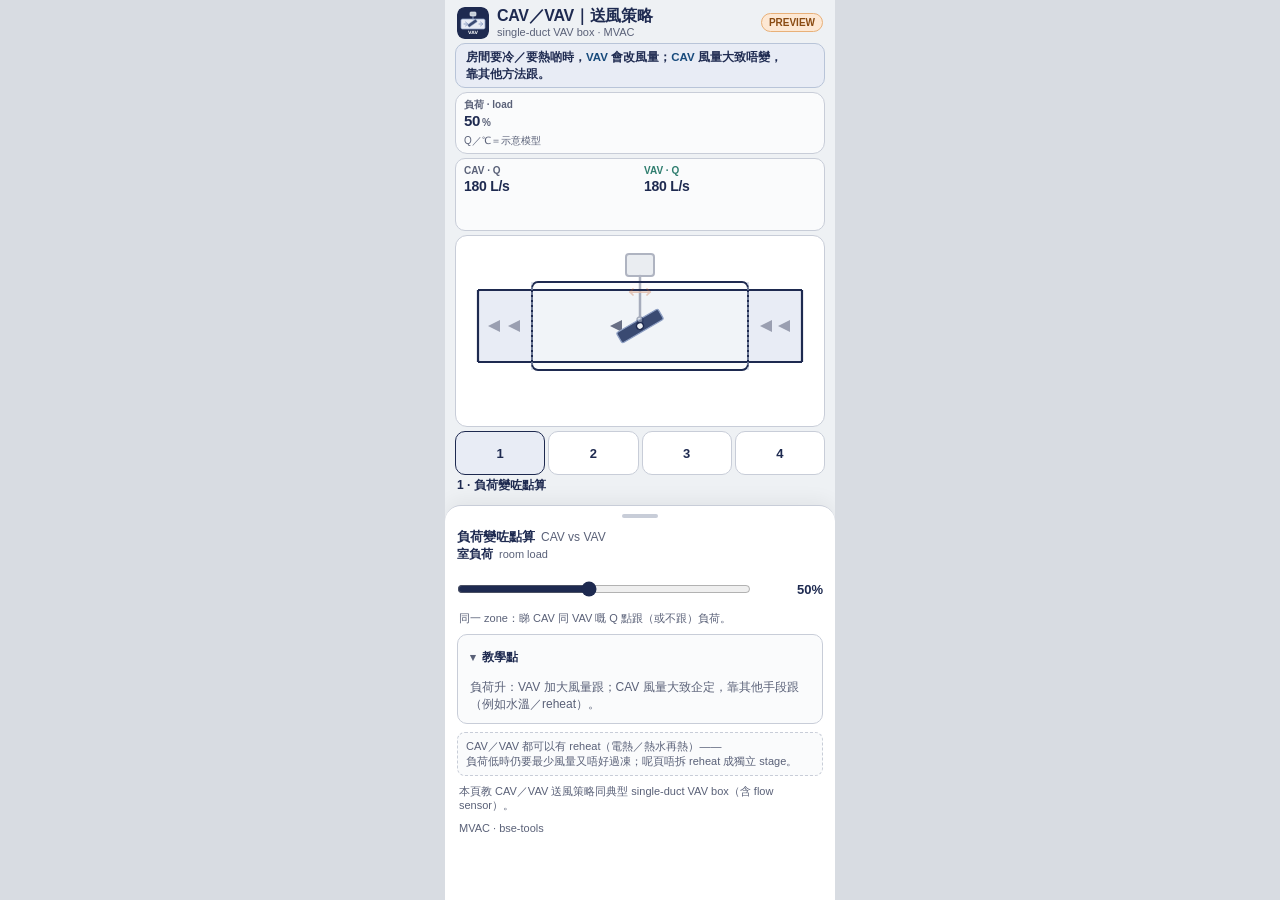
==== tools/cav-vav/index.html @ 2d8331ab "feat(cav-vav): add PREVIEW teaching page and hub card Ship tools/cav-vav from locked mock (4 stages," ====
<!DOCTYPE html>
<html lang="zh-Hant">
<head>
  <meta charset="utf-8" />
  <meta name="viewport" content="width=device-width, initial-scale=1, viewport-fit=cover" />
  <meta name="robots" content="noindex" />
  <title>CAV／VAV｜送風策略 · PREVIEW</title>
  <link rel="icon" href="../../logos/cav-vav.svg" type="image/svg+xml" />
  <style>
    :root {
      --canvas: #EEF1F4;
      --panel: #FFFFFF;
      --ink: #1E2A50;
      --muted: #5A6178;
      --line: #C8CDD8;
      --accent: #C45C26;
      --comfort-edge: #2E7D6E;
      --focus: #174A7C;
      --ok: #2E7D6E;
      --warn-bg: #fde8d4;
      --warn-bd: #e8b078;
      --safe-bottom: env(safe-area-inset-bottom, 0px);
    }
    * { box-sizing: border-box; }
    html, body {
      margin: 0; padding: 0;
      background: #D8DCE2;
      color: var(--ink);
      font-family: -apple-system, BlinkMacSystemFont, "Segoe UI", Roboto,
        "Noto Sans TC", "PingFang TC", "Helvetica Neue", sans-serif;
      -webkit-text-size-adjust: 100%;
    }
    .phone {
      width: 390px;
      max-width: 100vw;
      min-height: 844px;
      height: 100dvh;
      max-height: 100dvh;
      margin: 0 auto;
      background: var(--canvas);
      display: flex;
      flex-direction: column;
      overflow: hidden;
      overflow-x: hidden;
      position: relative;
    }
    @media (max-width: 430px) {
      .phone { width: 100%; min-height: 100dvh; }
    }

    header.appbar {
      flex: 0 0 auto;
      padding: 6px 12px 4px;
      display: flex;
      align-items: center;
      gap: 8px;
    }
    header.appbar img.mark {
      width: 32px; height: 32px;
      border-radius: 8px;
      flex: 0 0 auto;
    }
    header.appbar .titles { min-width: 0; flex: 1 1 auto; }
    header.appbar h1 {
      margin: 0;
      font-size: 16px;
      font-weight: 700;
      letter-spacing: -0.02em;
      line-height: 1.2;
      overflow-wrap: anywhere;
    }
    header.appbar .sub {
      font-size: 11px;
      color: var(--muted);
      font-weight: 500;
      line-height: 1.3;
      overflow-wrap: anywhere;
      word-break: keep-all;
    }
    .chip-row {
      display: flex;
      flex-direction: column;
      gap: 3px;
      flex: 0 0 auto;
      align-items: flex-end;
    }
    .badge {
      font-size: 10px;
      font-weight: 700;
      color: #8a4b12;
      background: var(--warn-bg);
      border: 1px solid var(--warn-bd);
      border-radius: 999px;
      padding: 3px 7px;
      white-space: nowrap;
    }

    .hero {
      flex: 0 0 auto;
      margin: 0 10px 4px;
      padding: 5px 10px;
      background: #E8ECF5;
      border: 1px solid #B8C4D8;
      border-radius: 10px;
      font-size: 11.5px;
      font-weight: 600;
      color: var(--ink);
      line-height: 1.4;
      overflow-wrap: anywhere;
      word-break: keep-all;
    }
    .hero strong { font-weight: 800; color: var(--focus); }

    .live {
      flex: 0 0 auto;
      margin: 0 10px 4px;
      padding: 6px 8px;
      background: #FAFBFC;
      border: 1px solid var(--line);
      border-radius: 12px;
      display: grid;
      grid-template-columns: 1fr 1fr 1fr;
      gap: 4px;
    }
    .live .cell {
      min-width: 0;
      display: flex;
      flex-direction: column;
      gap: 1px;
    }
    .live .cell .lab {
      font-size: 10px;
      font-weight: 600;
      color: var(--muted);
      line-height: 1.2;
      overflow-wrap: anywhere;
    }
    .live .cell .val {
      font-size: 15px;
      font-weight: 700;
      font-variant-numeric: tabular-nums;
      letter-spacing: -0.02em;
      line-height: 1.15;
      color: var(--ink);
    }
    .live .cell .val small {
      font-size: 10px;
      font-weight: 600;
      color: var(--muted);
      margin-left: 2px;
    }
    .live .cell .val.cav { color: var(--muted); }
    .live .cell .val.vav { color: var(--ok); }
    .live .q-lead {
      grid-column: 1 / -1;
      font-size: 10px;
      color: var(--muted);
      line-height: 1.25;
      margin-top: 2px;
      overflow-wrap: anywhere;
      word-break: keep-all;
    }
    /* Soft nit: when twin sparklines carry Q, don't also show Q in live strip */
    .phone.twin-q .live .cell-q { display: none; }
    .phone.twin-q .live {
      grid-template-columns: 1fr;
    }

    .twin {
      display: none;
      margin: 0 10px 4px;
      padding: 6px 8px;
      background: #FAFBFC;
      border: 1px solid var(--line);
      border-radius: 10px;
      gap: 8px;
      grid-template-columns: 1fr 1fr;
    }
    .twin.on { display: grid; }
    .twin .spk { min-width: 0; }
    .twin .spk .lab {
      font-size: 10px;
      font-weight: 700;
      color: var(--muted);
      margin-bottom: 2px;
      overflow-wrap: anywhere;
      word-break: keep-all;
    }
    .twin .spk .lab.cav { color: var(--muted); }
    .twin .spk .lab.vav { color: var(--ok); }
    .twin .spk .num {
      font-size: 14px;
      font-weight: 700;
      font-variant-numeric: tabular-nums;
      letter-spacing: -0.02em;
    }
    .twin svg {
      width: 100%;
      height: 28px;
      display: block;
      margin-top: 2px;
    }

    .viz {
      flex: 0 0 auto;
      margin: 0 10px 4px;
      padding: 6px 4px 8px;
      background: var(--panel);
      border: 1px solid var(--line);
      border-radius: 12px;
      position: relative;
    }
    .viz svg {
      display: block;
      width: 100%;
      height: auto;
      max-height: 176px;
    }
    .anno-anchor {
      fill: #EEF1F4;
      stroke: #3A4A72;
      stroke-width: 1.5;
      pointer-events: none;
    }
    .anno-leader {
      stroke: #3A4A72;
      stroke-width: 1.5;
      fill: none;
      pointer-events: none;
    }
    .callout {
      font-size: 10px;
      font-weight: 700;
      fill: var(--ink);
      pointer-events: none;
    }
    .callout.muted { fill: var(--muted); font-weight: 600; }
    .callout.accent { fill: var(--accent); }
    .callout.ok { fill: var(--ok); }
    .tap-hit {
      cursor: pointer;
      fill: transparent;
      -webkit-tap-highlight-color: transparent;
    }
    .tap-hit:focus { outline: none; }
    .tap-g:focus { outline: none; }
    .tap-g:focus-visible .tap-hit {
      stroke: var(--focus);
      stroke-width: 2;
      fill: rgba(23, 74, 124, 0.08);
    }
    .tap-g[aria-pressed="true"] .callout { fill: var(--focus); }
    .tap-g[aria-pressed="true"] .tap-hit {
      fill: rgba(23, 74, 124, 0.10);
      stroke: var(--focus);
      stroke-width: 1.5;
      rx: 6;
    }
    .part-hl {
      fill: none;
      stroke: var(--focus);
      stroke-width: 2.5;
      opacity: 0;
      pointer-events: none;
    }
    .part-hl.on { opacity: 1; }
    .flow-arrow { opacity: 0.55; }
    .flow-arrow.dense { opacity: 0.9; }
    @keyframes flowPulse {
      0%, 100% { opacity: 0.35; transform: translateX(0); }
      50% { opacity: 0.95; transform: translateX(2px); }
    }
    .viz.animate .flow-arrow {
      animation: flowPulse 1.1s ease-in-out infinite;
    }
    .viz.animate .flow-arrow:nth-child(2) { animation-delay: 0.15s; }
    .viz.animate .flow-arrow:nth-child(3) { animation-delay: 0.3s; }
    .body-stroke { fill: none; stroke: var(--ink); stroke-width: 2.2; }
    .duct-fill { fill: #E8ECF5; stroke: var(--line); stroke-width: 1; }
    .box-shell { fill: #FAFBFC; stroke: var(--ink); stroke-width: 2; }
    .damper-blade { fill: #3A4A72; stroke: #8FA0C4; stroke-width: 1.25; }
    .actuator-box { fill: #C5CDD8; stroke: var(--ink); stroke-width: 2; }
    .actuator-link { stroke: var(--ink); stroke-width: 2.5; stroke-linecap: round; fill: none; }
    .actuator-stroke-cue { stroke: var(--accent); stroke-width: 1.75; fill: none; stroke-linecap: round; }
    .controller-box { fill: #FAFBFC; stroke: var(--muted); stroke-width: 1.25; }
    .sensor-probe { fill: none; stroke: var(--ok); stroke-width: 2; stroke-linecap: round; }
    .sensor-tip { fill: var(--ok); stroke: var(--ink); stroke-width: 1; }

    .part-callout {
      margin: 4px 4px 0;
      padding: 6px 8px;
      background: #E8ECF5;
      border: 1px solid #B8C4D8;
      border-radius: 8px;
      font-size: 11px;
      font-weight: 600;
      color: var(--ink);
      line-height: 1.35;
      overflow-wrap: anywhere;
      word-break: keep-all;
    }
    .part-callout[hidden] { display: none !important; }
    .part-callout .en {
      font-weight: 500;
      color: var(--muted);
      font-size: 10px;
    }

    .scrubber {
      flex: 0 0 auto;
      display: flex;
      align-items: center;
      gap: 4px;
      padding: 0 10px 2px;
    }
    .steps {
      flex: 1 1 auto;
      display: flex;
      gap: 3px;
      overflow-x: auto;
      -webkit-overflow-scrolling: touch;
      scrollbar-width: none;
    }
    .steps::-webkit-scrollbar { display: none; }
    .steps button {
      flex: 1 1 0;
      min-width: 44px;
      min-height: 44px;
      border-radius: 10px;
      border: 1px solid var(--line);
      background: var(--panel);
      color: var(--ink);
      font-size: 13px;
      font-weight: 700;
      padding: 0 4px;
      cursor: pointer;
      font-family: inherit;
    }
    .steps button:focus-visible {
      outline: 3px solid var(--focus);
      outline-offset: 2px;
    }
    .steps button[aria-current="true"] {
      background: #E8ECF5;
      border-color: var(--ink);
    }
    .step-caption {
      flex: 0 0 auto;
      font-size: 12px;
      font-weight: 600;
      color: var(--ink);
      padding: 0 12px 4px;
      min-height: 28px;
      line-height: 1.35;
      overflow-wrap: anywhere;
      word-break: keep-all;
    }

    .sheet {
      flex: 1 1 auto;
      min-height: 0;
      background: var(--panel);
      border-radius: 16px 16px 0 0;
      box-shadow: 0 -4px 20px rgba(0, 0, 0, 0.06);
      border-top: 1px solid var(--line);
      padding: 6px 12px calc(10px + var(--safe-bottom));
      overflow-y: auto;
      overflow-x: hidden;
      -webkit-overflow-scrolling: touch;
      display: flex;
      flex-direction: column;
      gap: 8px;
    }
    .grab {
      width: 36px; height: 4px;
      border-radius: 999px;
      background: var(--line);
      margin: 2px auto 2px;
    }
    .section-label {
      display: flex;
      align-items: baseline;
      gap: 6px;
      flex-wrap: wrap;
    }
    .section-label .en { font-size: 13px; font-weight: 700; }
    .section-label .zh { font-size: 12px; color: var(--muted); font-weight: 500; }

    .field {
      display: flex;
      flex-direction: column;
      gap: 4px;
    }
    .field label {
      font-size: 12px;
      font-weight: 600;
      display: flex;
      gap: 6px;
      align-items: baseline;
      flex-wrap: wrap;
    }
    .field label .zh { font-size: 11px; color: var(--muted); font-weight: 500; }
    .field .control {
      display: flex;
      align-items: center;
      gap: 8px;
    }
    .field input[type="range"] {
      flex: 1 1 auto;
      min-width: 0;
      height: 44px;
      margin: 0;
      accent-color: var(--ink);
      cursor: pointer;
    }
    .field .rread {
      flex: 0 0 auto;
      min-width: 64px;
      text-align: right;
      font-size: 13px;
      font-weight: 700;
      font-variant-numeric: tabular-nums;
    }
    .field[hidden], .panel[hidden], .tip[hidden] { display: none !important; }

    .seg-row {
      display: flex;
      gap: 4px;
      width: 100%;
    }
    .seg-btn {
      flex: 1 1 0;
      min-width: 0;
      min-height: 44px;
      padding: 4px 6px;
      border: 1px solid var(--line);
      border-radius: 10px;
      background: var(--canvas);
      color: var(--muted);
      cursor: pointer;
      display: flex;
      flex-direction: column;
      align-items: center;
      justify-content: center;
      gap: 1px;
      font-family: inherit;
      -webkit-tap-highlight-color: transparent;
    }
    .seg-btn .en { font-size: 12px; font-weight: 700; color: inherit; line-height: 1.15; }
    .seg-btn .zh { font-size: 10px; font-weight: 500; color: inherit; opacity: 0.9; line-height: 1.15; overflow-wrap: anywhere; }
    .seg-btn[aria-checked="true"] {
      background: #E8ECF5;
      border-color: var(--ink);
      color: var(--ink);
    }
    .seg-btn.fb[aria-checked="true"] {
      background: #E4F2EE;
      border-color: var(--ok);
      color: var(--ok);
    }
    .seg-btn.open[aria-checked="true"] {
      background: var(--warn-bg);
      border-color: var(--accent);
      color: var(--accent);
    }
    .seg-btn:focus-visible {
      outline: 3px solid var(--focus);
      outline-offset: 2px;
    }

    details.tip {
      border: 1px solid var(--line);
      border-radius: 10px;
      background: #FAFBFC;
      padding: 0;
    }
    details.tip summary {
      list-style: none;
      cursor: pointer;
      padding: 10px 12px;
      min-height: 44px;
      display: flex;
      align-items: center;
      font-size: 12px;
      font-weight: 700;
      gap: 6px;
    }
    details.tip summary::-webkit-details-marker { display: none; }
    details.tip summary::before {
      content: "▸";
      color: var(--muted);
      font-size: 11px;
    }
    details.tip[open] summary::before { content: "▾"; }
    details.tip .tip-body {
      padding: 0 12px 10px;
      font-size: 12px;
      color: var(--muted);
      line-height: 1.4;
      overflow-wrap: anywhere;
      word-break: keep-all;
    }
    details.tip .tip-body strong { color: var(--ink); font-weight: 700; }

    .panel-note {
      font-size: 11px;
      color: var(--muted);
      line-height: 1.35;
      overflow-wrap: anywhere;
      word-break: keep-all;
      padding: 0 2px;
      margin: 0;
    }
    .reheat-tip {
      font-size: 11px;
      color: var(--muted);
      line-height: 1.35;
      overflow-wrap: anywhere;
      word-break: keep-all;
      padding: 6px 8px;
      margin: 0;
      background: #FAFBFC;
      border: 1px dashed var(--line);
      border-radius: 8px;
    }
    .chrome-note {
      font-size: 11px;
      color: var(--muted);
      line-height: 1.35;
      overflow-wrap: anywhere;
      word-break: keep-all;
      padding: 0 2px;
      margin: 0;
    }
    .chrome-aside {
      font-size: 10px;
      color: var(--muted);
      line-height: 1.35;
      overflow-wrap: anywhere;
      word-break: keep-all;
      padding: 0 2px;
      margin: 0;
      opacity: 0.92;
    }
    .demo-note {
      font-size: 11px;
      color: var(--muted);
      line-height: 1.35;
      margin: 0;
      padding: 0 2px 4px;
      overflow-wrap: anywhere;
      word-break: keep-all;
    }

    @media (max-width: 340px) {
      .seg-btn .zh { display: none; }
      .field label .zh { display: none; }
      header.appbar h1 { font-size: 14px; }
      .live .cell .val { font-size: 13px; }
      .hero { font-size: 11px; }
    }
  </style>
</head>
<body>
  <div class="phone" id="app">
    <header class="appbar">
      <img class="mark" src="../../logos/cav-vav.svg" alt="" width="32" height="32" />
      <div class="titles">
        <h1>CAV／VAV｜送風策略</h1>
        <div class="sub">single-duct VAV box · MVAC</div>
      </div>
      <div class="chip-row">
        <span class="badge">PREVIEW</span>
      </div>
    </header>

    <p class="hero" id="heroLine">房間要冷／要熱啲時，<strong>VAV</strong> 會改風量；<strong>CAV</strong> 風量大致唔變，靠其他方法跟。</p>

    <div class="live" id="liveStrip" aria-live="polite">
      <div class="cell">
        <span class="lab">負荷 · load</span>
        <span class="val" id="valLoad">50<small>%</small></span>
      </div>
      <div class="cell cell-q">
        <span class="lab">CAV · Q</span>
        <span class="val cav" id="valCav">180<small>L/s</small></span>
      </div>
      <div class="cell cell-q">
        <span class="lab">VAV · Q</span>
        <span class="val vav" id="valVav">180<small>L/s</small></span>
      </div>
      <div class="q-lead" id="q-lead">Q／℃＝示意模型</div>
    </div>

    <div class="twin" id="twinQ" aria-hidden="true">
      <div class="spk">
        <div class="lab cav">CAV · Q</div>
        <div class="num" id="spkCavNum">180 L/s</div>
        <svg viewBox="0 0 120 28" aria-hidden="true"><polyline id="spkCavLine" fill="none" stroke="#5A6178" stroke-width="2" points="0,14 120,14"/></svg>
      </div>
      <div class="spk">
        <div class="lab vav">VAV · Q</div>
        <div class="num" id="spkVavNum">180 L/s</div>
        <svg viewBox="0 0 120 28" aria-hidden="true"><polyline id="spkVavLine" fill="none" stroke="#2E7D6E" stroke-width="2" points="0,14 120,14"/></svg>
      </div>
    </div>

    <div class="viz animate" id="viz" data-stage="1">
      <svg viewBox="0 0 360 176" role="img" aria-label="single-duct VAV box cutaway">
        <!-- Duct / box shell -->
        <rect class="duct-fill" x="18" y="48" width="324" height="72" rx="4"/>
        <rect class="box-shell" x="72" y="40" width="216" height="88" rx="6" fill="#FAFBFC" fill-opacity="0.55"/>
        <path class="body-stroke" d="M18 48 H342"/>
        <path class="body-stroke" d="M18 120 H342"/>
        <line class="body-stroke" x1="18" y1="48" x2="18" y2="120"/>
        <line class="body-stroke" x1="342" y1="48" x2="342" y2="120"/>
        <line x1="72" y1="40" x2="72" y2="128" stroke="#B8C4D8" stroke-width="1" stroke-dasharray="3 2"/>
        <line x1="288" y1="40" x2="288" y2="128" stroke="#B8C4D8" stroke-width="1" stroke-dasharray="3 2"/>

        <!-- Flow arrows -->
        <g id="flowArrows" fill="#5A6178">
          <polygon class="flow-arrow" points="28,84 40,78 40,90"/>
          <polygon class="flow-arrow" points="48,84 60,78 60,90"/>
          <polygon class="flow-arrow dense" id="arrowMid" points="150,84 162,78 162,90"/>
          <polygon class="flow-arrow" points="300,84 312,78 312,90"/>
          <polygon class="flow-arrow" points="318,84 330,78 330,90"/>
        </g>

        <!-- Damper blade (pivot at 180,84) -->
        <g id="damperGroup" transform="rotate(-35 180 84)">
          <rect class="damper-blade" id="damperBlade" x="156" y="78" width="48" height="12" rx="2"/>
          <circle cx="180" cy="84" r="3.5" fill="#EEF1F4" stroke="#1E2A50" stroke-width="1.5"/>
        </g>

        <!-- Actuator on top of box + stem to damper pivot -->
        <g id="actuatorGroup" opacity="0.35">
          <rect class="actuator-box" id="actHousing" x="166" y="12" width="28" height="22" rx="3"/>
          <line class="actuator-link" x1="180" y1="34" x2="180" y2="78"/>
          <circle cx="180" cy="78" r="3" fill="#EEF1F4" stroke="#1E2A50" stroke-width="1.5"/>
          <g id="actStrokeCue" transform="translate(180,50)" opacity="0.85">
            <line class="actuator-stroke-cue" x1="-10" y1="0" x2="10" y2="0"/>
            <polyline class="actuator-stroke-cue" points="-7,-3 -10,0 -7,3"/>
            <polyline class="actuator-stroke-cue" points="7,-3 10,0 7,3"/>
          </g>
        </g>

        <!-- Controller (Stage 3+) -->
        <g id="controllerGroup" opacity="0" visibility="hidden">
          <rect class="controller-box" id="ctrlBox" x="292" y="8" width="54" height="26" rx="3"/>
          <circle cx="302" cy="16" r="2.5" fill="#2E7D6E"/>
          <circle cx="310" cy="16" r="2.5" fill="#C45C26"/>
          <line x1="318" y1="21" x2="338" y2="21" stroke="#C8CDD8" stroke-width="1.5"/>
          <line x1="318" y1="26" x2="334" y2="26" stroke="#C8CDD8" stroke-width="1.5"/>
        </g>

        <!-- Flow sensor probe in duct (Stage 4) -->
        <g id="sensorGroup" opacity="0" visibility="hidden">
          <line class="sensor-probe" x1="118" y1="48" x2="118" y2="84"/>
          <line class="sensor-probe" x1="112" y1="84" x2="124" y2="84"/>
          <circle class="sensor-tip" cx="118" cy="84" r="4"/>
          <line x1="118" y1="40" x2="118" y2="48" stroke="#2E7D6E" stroke-width="2"/>
          <rect x="108" y="28" width="20" height="12" rx="2" fill="#E4F2EE" stroke="#2E7D6E" stroke-width="1.25"/>
        </g>

        <!-- Highlight rings -->
        <rect id="hlInlet" class="part-hl" x="20" y="50" width="48" height="68" rx="4"/>
        <ellipse id="hlDamper" class="part-hl" cx="180" cy="84" rx="36" ry="22"/>
        <rect id="hlAct" class="part-hl" x="162" y="8" width="36" height="30" rx="4"/>
        <rect id="hlOutlet" class="part-hl" x="292" y="50" width="48" height="68" rx="4"/>
        <rect id="hlCtrl" class="part-hl" x="288" y="4" width="62" height="34" rx="4"/>
        <ellipse id="hlSensor" class="part-hl" cx="118" cy="84" rx="22" ry="28"/>

        <!-- Stage-follow annos (non-tap reveal) -->
        <g id="annoCtrl" class="anno" opacity="0" pointer-events="none">
          <circle class="anno-anchor" cx="319" cy="21" r="3"/>
          <line class="anno-leader" x1="319" y1="21" x2="319" y2="48"/>
          <text class="callout muted" x="319" y="60" text-anchor="middle" font-size="9.5">controller</text>
        </g>
        <g id="annoSensor" class="anno" opacity="0" pointer-events="none">
          <circle class="anno-anchor" cx="118" cy="84" r="3"/>
          <line class="anno-leader" x1="118" y1="84" x2="118" y2="148"/>
          <text class="callout ok" x="118" y="162" text-anchor="middle" font-size="9.5">flow sensor</text>
        </g>

        <!-- ≤4 tappable labels — leader + circle -->
        <g id="tapInlet" class="tap-g" role="button" tabindex="0" aria-pressed="false" data-lab="inlet" opacity="0" visibility="hidden">
          <rect class="tap-hit" x="2" y="2" width="70" height="44" rx="6"/>
          <circle class="anno-anchor" cx="40" cy="84" r="3"/>
          <line class="anno-leader" x1="40" y1="84" x2="40" y2="34"/>
          <text class="callout" x="40" y="28" text-anchor="middle">Inlet</text>
        </g>
        <g id="tapDamper" class="tap-g" role="button" tabindex="0" aria-pressed="false" data-lab="damper" opacity="0" visibility="hidden">
          <rect class="tap-hit" x="148" y="128" width="100" height="40" rx="6"/>
          <circle class="anno-anchor" cx="196" cy="96" r="3"/>
          <line class="anno-leader" x1="196" y1="96" x2="196" y2="140"/>
          <text class="callout" x="196" y="154" text-anchor="middle">damper</text>
        </g>
        <g id="tapAct" class="tap-g" role="button" tabindex="0" aria-pressed="false" data-lab="actuator" opacity="0" visibility="hidden">
          <rect class="tap-hit" x="120" y="2" width="90" height="40" rx="6"/>
          <circle class="anno-anchor" cx="180" cy="23" r="3"/>
          <line class="anno-leader" x1="180" y1="23" x2="130" y2="23"/>
          <text class="callout" x="126" y="26" text-anchor="end">actuator</text>
        </g>
        <g id="tapOutlet" class="tap-g" role="button" tabindex="0" aria-pressed="false" data-lab="outlet" opacity="0" visibility="hidden">
          <rect class="tap-hit" x="288" y="2" width="70" height="44" rx="6"/>
          <circle class="anno-anchor" cx="320" cy="84" r="3"/>
          <line class="anno-leader" x1="320" y1="84" x2="320" y2="34"/>
          <text class="callout" x="320" y="28" text-anchor="middle">Outlet</text>
        </g>
        <g id="tapCtrl" class="tap-g" role="button" tabindex="0" aria-pressed="false" data-lab="controller" opacity="0" visibility="hidden">
          <rect class="tap-hit" x="250" y="2" width="108" height="40" rx="6"/>
          <circle class="anno-anchor" cx="319" cy="21" r="3"/>
          <line class="anno-leader" x1="319" y1="21" x2="250" y2="21"/>
          <text class="callout" x="246" y="24" text-anchor="end" font-size="9.5">controller</text>
        </g>
        <g id="tapSensor" class="tap-g" role="button" tabindex="0" aria-pressed="false" data-lab="sensor" opacity="0" visibility="hidden">
          <rect class="tap-hit" x="70" y="128" width="90" height="40" rx="6"/>
          <circle class="anno-anchor" cx="118" cy="84" r="3"/>
          <line class="anno-leader" x1="118" y1="84" x2="100" y2="140"/>
          <text class="callout ok" x="100" y="154" text-anchor="middle" font-size="9.5">flow sensor</text>
        </g>
      </svg>
      <div class="part-callout" id="partCallout" hidden aria-live="polite"></div>
    </div>

    <div class="scrubber" role="group" aria-label="Teaching stages">
      <div class="steps" id="steps">
        <button type="button" data-stage="1" aria-current="true" aria-label="Stage 1 負荷變咗點算">1</button>
        <button type="button" data-stage="2" aria-label="Stage 2 VAV box 入面有咩">2</button>
        <button type="button" data-stage="3" aria-label="Stage 3 邊個話 damper 郁">3</button>
        <button type="button" data-stage="4" aria-label="Stage 4 flow sensor 點幫手">4</button>
      </div>
    </div>
    <div class="step-caption" id="stepCaption">1 · 負荷變咗點算</div>

    <section class="sheet" aria-label="Controls">
      <div class="grab" aria-hidden="true"></div>

      <div class="panel" id="panel1">
        <div class="section-label"><span class="en">負荷變咗點算</span><span class="zh">CAV vs VAV</span></div>
        <div class="field">
          <label for="sliderLoad"><span>室負荷</span><span class="zh">room load</span></label>
          <div class="control">
            <input type="range" id="sliderLoad" min="10" max="100" value="50" step="1" aria-valuemin="10" aria-valuemax="100" aria-valuenow="50" aria-label="Room load percent" />
            <span class="rread" id="readLoad">50%</span>
          </div>
        </div>
        <p class="panel-note">同一 zone：睇 CAV 同 VAV 嘅 Q 點跟（或不跟）負荷。</p>
      </div>

      <div class="panel" id="panel2" hidden>
        <div class="section-label"><span class="en">VAV box 入面有咩</span><span class="zh">single-duct</span></div>
        <p class="panel-note">撳圖上英文標籤睇邊件；主圖＝VAV box。</p>
      </div>

      <div class="panel" id="panel3" hidden>
        <div class="section-label"><span class="en">邊個話 damper 郁</span><span class="zh">控制層</span></div>
        <div class="field">
          <label for="sliderZone"><span>zone ℃</span><span class="zh">thermostat</span></label>
          <div class="control">
            <input type="range" id="sliderZone" min="18" max="28" value="24" step="0.5" aria-valuemin="18" aria-valuemax="28" aria-valuenow="24" aria-label="Zone temperature celsius" />
            <span class="rread" id="readZone">24.0℃</span>
          </div>
        </div>
        <div class="field">
          <label for="sliderQsp"><span>flow setpoint</span><span class="zh">入 controller</span></label>
          <div class="control">
            <input type="range" id="sliderQsp" min="60" max="300" value="180" step="5" aria-valuemin="60" aria-valuemax="300" aria-valuenow="180" aria-label="Flow setpoint litres per second" />
            <span class="rread" id="readQsp">180 L/s</span>
          </div>
        </div>
        <p class="panel-note">控制層：sensor／setpoint → controller → actuator → damper。</p>
      </div>

      <div class="panel" id="panel4" hidden>
        <div class="section-label"><span class="en">flow sensor 點幫手</span><span class="zh">回授 vs 開度</span></div>
        <div class="field">
          <label id="lblFb"><span>對照</span><span class="zh">同一開度起點</span></label>
          <div class="seg-row" role="radiogroup" aria-labelledby="lblFb">
            <button type="button" class="seg-btn fb" id="btnFb" role="radio" aria-checked="true">
              <span class="en">flow 回授</span>
              <span class="zh">flow sensor · 跟 flow setpoint</span>
            </button>
            <button type="button" class="seg-btn open" id="btnOpen" role="radio" aria-checked="false">
              <span class="en">淨 damper 開度</span>
              <span class="zh">只睇開度 % · 壓變 Q 飄</span>
            </button>
          </div>
        </div>
        <div class="field">
          <label for="sliderDist"><span>上游壓力</span><span class="zh">壓擾 demo</span></label>
          <div class="control">
            <input type="range" id="sliderDist" min="100" max="800" value="400" step="10" aria-valuemin="100" aria-valuemax="800" aria-valuenow="400" aria-label="Upstream pressure pascal" />
            <span class="rread" id="readDist">400 Pa</span>
          </div>
        </div>
        <div class="field">
          <label for="sliderOpen"><span>damper 開度</span><span class="zh">開度起點</span></label>
          <div class="control">
            <input type="range" id="sliderOpen" min="15" max="90" value="52" step="1" aria-valuemin="15" aria-valuemax="90" aria-valuenow="52" aria-label="Damper open percent" />
            <span class="rread" id="readOpen">52%</span>
          </div>
        </div>
        <p class="panel-note">切「有 flow 回授」vs「淨 damper 開度」；flow sensor 畫喺箱內。</p>
      </div>

      <details class="tip" id="tipBox" open>
        <summary>教學點</summary>
        <div class="tip-body" id="tipBody"></div>
      </details>

      <p class="reheat-tip" id="reheatTip">CAV／VAV 都可以有 reheat（電熱／熱水再熱）——負荷低時仍要最少風量又唔好過凍；呢頁唔拆 reheat 成獨立 stage。</p>

      <p class="chrome-note" id="eFoot">本頁教 CAV／VAV 送風策略同典型 single-duct VAV box（含 flow sensor）。</p>
      <p class="demo-note">MVAC · bse-tools</p>
    </section>
  </div>

  <script>
(function () {
  "use strict";

  var stage = 1;
  var loadPct = 50;
  var zoneC = 24;
  var qsp = 180;
  var distPa = 400;
  var openPct = 52;
  var feedback = true;
  var activeLab = null;

  var CAV_Q = 180;
  var DP_NOM = 400;
  var HIST = 24;
  var histCav = [];
  var histVav = [];

  /* Exact from substance §4.1 — do not paraphrase */
  var TIPS = {
    1: "負荷升：VAV 加大風量跟；CAV 風量大致企定，靠其他手段跟（例如水溫／reheat）。",
    2: "典型 single-duct VAV box：Inlet → damper → Outlet；actuator 郁 damper。",
    3: "zone／thermostat 同 flow setpoint 入 controller；controller 叫 actuator 郁 damper。",
    4: "淨睇 damper 開度：上游壓一變，實際風量會飄。有 flow sensor，controller 先量到 Q，再調 damper 去跟 flow setpoint。"
  };

  var CAPTIONS = {
    1: "1 · 負荷變咗點算",
    2: "2 · VAV box 入面有咩",
    3: "3 · 邊個話 damper 郁",
    4: "4 · flow sensor 點幫手"
  };

  var CALLOUTS = {
    inlet: { title: "Inlet", body: "風由呢度入 box" },
    damper: { title: "damper", body: "開大／關細 → 改可達風量" },
    actuator: { title: "actuator", body: "郁 damper（跟 controller）" },
    outlet: { title: "Outlet", body: "風由呢度出 box" },
    controller: { title: "controller", body: "跟 zone／setpoint；叫 actuator 郁 damper" },
    sensor: { title: "flow sensor", body: "量實際風量，俾 controller 跟 flow setpoint" }
  };

  var HL = {
    inlet: "hlInlet",
    damper: "hlDamper",
    actuator: "hlAct",
    outlet: "hlOutlet",
    controller: "hlCtrl",
    sensor: "hlSensor"
  };

  var TAP = {
    inlet: "tapInlet",
    damper: "tapDamper",
    actuator: "tapAct",
    outlet: "tapOutlet",
    controller: "tapCtrl",
    sensor: "tapSensor"
  };

  var $ = function (id) { return document.getElementById(id); };

  function clamp(v, a, b) { return Math.max(a, Math.min(b, v)); }

  function vavQFromLoad(load) {
    var minQ = 80;
    var maxQ = 280;
    return minQ + (load / 100) * (maxQ - minQ);
  }

  function qOpenOnly(open, dp) {
    var openF = 0.2 + (open / 100) * 0.8;
    var ratio = Math.sqrt(Math.max(dp, 40) / DP_NOM);
    return qsp * openF / (0.2 + 0.52 * 0.8) * ratio;
  }

  function qWithFeedback(open, dp) {
    var wobble = 1 + 0.02 * Math.sin(dp / 50);
    var trim = clamp(1 - 0.08 * ((dp - DP_NOM) / DP_NOM), 0.92, 1.08);
    return qsp * wobble * trim;
  }

  function pushHist(arr, v) {
    arr.push(v);
    if (arr.length > HIST) arr.shift();
  }

  function sparkPoints(arr) {
    if (!arr.length) return "0,14 120,14";
    var min = Math.min.apply(null, arr);
    var max = Math.max.apply(null, arr);
    var span = Math.max(max - min, 8);
    var pts = [];
    for (var i = 0; i < arr.length; i++) {
      var x = (i / Math.max(arr.length - 1, 1)) * 120;
      var y = 24 - ((arr[i] - min) / span) * 20;
      pts.push(x.toFixed(1) + "," + y.toFixed(1));
    }
    return pts.join(" ");
  }

  function setDamperVisual(open) {
    /* open 15–90 → angle -55 (more closed) to -5 (more open) */
    var ang = -55 + ((open - 15) / 75) * 50;
    $("damperGroup").setAttribute("transform", "rotate(" + ang.toFixed(1) + " 180 84)");
  }

  function setVisible(el, on) {
    if (!el) return;
    el.setAttribute("opacity", on ? "1" : "0");
    el.setAttribute("visibility", on ? "visible" : "hidden");
    if (el.hasAttribute("tabindex")) {
      el.setAttribute("tabindex", on ? "0" : "-1");
    }
  }

  function clearLab() {
    activeLab = null;
    Object.keys(TAP).forEach(function (k) {
      var g = $(TAP[k]);
      if (g) g.setAttribute("aria-pressed", "false");
    });
    Object.keys(HL).forEach(function (k) {
      var h = $(HL[k]);
      if (h) h.classList.remove("on");
    });
    var pc = $("partCallout");
    pc.hidden = true;
    pc.textContent = "";
  }

  function setLab(lab) {
    if (activeLab === lab) {
      clearLab();
      return;
    }
    clearLab();
    activeLab = lab;
    var g = $(TAP[lab]);
    if (g) g.setAttribute("aria-pressed", "true");
    var h = $(HL[lab]);
    if (h) h.classList.add("on");
    var c = CALLOUTS[lab];
    if (c) {
      var pc = $("partCallout");
      pc.hidden = false;
      pc.innerHTML = "<span class=\"en\">" + c.title + "</span> · " + c.body;
    }
  }

  function updateLabelsForStage() {
    /* Stage 1: no part labels (or optional Inlet/Outlet — we use none for clarity) */
    /* Stage 2: Inlet, damper, actuator, Outlet */
    /* Stage 3: Inlet, damper, actuator, controller (Outlet swapped out) */
    /* Stage 4: Inlet, damper, actuator, flow sensor (Outlet swapped out) */
    var show = {
      inlet: false,
      damper: false,
      actuator: false,
      outlet: false,
      controller: false,
      sensor: false
    };
    if (stage === 2) {
      show.inlet = show.damper = show.actuator = show.outlet = true;
    } else if (stage === 3) {
      show.inlet = show.damper = show.actuator = show.controller = true;
    } else if (stage === 4) {
      show.inlet = show.damper = show.actuator = show.sensor = true;
    }
    Object.keys(show).forEach(function (k) {
      setVisible($(TAP[k]), show[k]);
    });

    setVisible($("controllerGroup"), stage >= 3);
    setVisible($("sensorGroup"), stage >= 4);
    /* Non-tap annos unused when taps cover same part */
    setVisible($("annoCtrl"), false);
    setVisible($("annoSensor"), false);

    $("actuatorGroup").setAttribute("opacity", stage >= 2 ? "1" : "0.35");
  }

  function render() {
    var cavQ = CAV_Q;
    var vavQ = vavQFromLoad(loadPct);

    if (stage === 3) {
      /* zone cooler → more cooling load → higher VAV Q toward setpoint band */
      var coolNeed = clamp((zoneC - 18) / 10, 0, 1);
      /* hotter zone → more load → more Q; cooler → less */
      var loadFromZone = clamp((zoneC - 20) / 6, 0.15, 1);
      vavQ = 80 + loadFromZone * (qsp - 80);
      openPct = clamp(20 + loadFromZone * 60, 15, 90);
    }

    if (stage === 4) {
      if (feedback) {
        vavQ = qWithFeedback(openPct, distPa);
      } else {
        vavQ = qOpenOnly(openPct, distPa);
      }
      cavQ = CAV_Q;
    }

    $("valLoad").innerHTML = Math.round(loadPct) + "<small>%</small>";
    $("valCav").innerHTML = Math.round(cavQ) + "<small>L/s</small>";
    $("valVav").innerHTML = Math.round(vavQ) + "<small>L/s</small>";

    pushHist(histCav, cavQ);
    pushHist(histVav, vavQ);
    $("spkCavNum").textContent = Math.round(cavQ) + " L/s";
    $("spkVavNum").textContent = Math.round(vavQ) + " L/s";
    $("spkCavLine").setAttribute("points", sparkPoints(histCav));
    $("spkVavLine").setAttribute("points", sparkPoints(histVav));

    setDamperVisual(openPct);

    /* denser mid arrow when VAV Q higher */
    var dens = clamp(vavQ / 280, 0.35, 1);
    $("arrowMid").setAttribute("opacity", dens.toFixed(2));
  }

  function setStage(s) {
    stage = s;
    clearLab();
    $("viz").setAttribute("data-stage", String(s));
    $("stepCaption").textContent = CAPTIONS[s];
    $("tipBody").textContent = TIPS[s];

    document.querySelectorAll("#steps button").forEach(function (btn) {
      btn.setAttribute("aria-current", btn.getAttribute("data-stage") === String(s) ? "true" : "false");
    });

    for (var i = 1; i <= 4; i++) {
      var p = $("panel" + i);
      if (p) p.hidden = i !== s;
    }

    var twin = $("twinQ");
    var phone = document.querySelector(".phone");
    if (s === 1 || s === 4) {
      twin.classList.add("on");
      twin.setAttribute("aria-hidden", "false");
      if (phone) phone.classList.add("twin-q");
    } else {
      twin.classList.remove("on");
      twin.setAttribute("aria-hidden", "true");
      if (phone) phone.classList.remove("twin-q");
    }

    /* Stage 3: sync open from zone once */
    if (s === 3) {
      var loadFromZone = clamp((zoneC - 20) / 6, 0.15, 1);
      openPct = clamp(20 + loadFromZone * 60, 15, 90);
      $("sliderOpen").value = String(Math.round(openPct));
      $("readOpen").textContent = Math.round(openPct) + "%";
    }

    updateLabelsForStage();
    render();
  }

  /* Wire stages */
  document.querySelectorAll("#steps button").forEach(function (btn) {
    btn.addEventListener("click", function () {
      setStage(parseInt(btn.getAttribute("data-stage"), 10));
    });
  });

  /* Taps */
  Object.keys(TAP).forEach(function (k) {
    var g = $(TAP[k]);
    if (!g) return;
    function activate() { setLab(k); }
    g.addEventListener("click", activate);
    g.addEventListener("keydown", function (e) {
      if (e.key === "Enter" || e.key === " ") {
        e.preventDefault();
        activate();
      }
    });
  });

  /* Sliders */
  $("sliderLoad").addEventListener("input", function () {
    loadPct = parseFloat(this.value);
    this.setAttribute("aria-valuenow", String(loadPct));
    $("readLoad").textContent = Math.round(loadPct) + "%";
    render();
  });

  $("sliderZone").addEventListener("input", function () {
    zoneC = parseFloat(this.value);
    this.setAttribute("aria-valuenow", String(zoneC));
    $("readZone").textContent = zoneC.toFixed(1) + "℃";
    render();
  });

  $("sliderQsp").addEventListener("input", function () {
    qsp = parseFloat(this.value);
    this.setAttribute("aria-valuenow", String(qsp));
    $("readQsp").textContent = Math.round(qsp) + " L/s";
    render();
  });

  $("sliderDist").addEventListener("input", function () {
    distPa = parseFloat(this.value);
    this.setAttribute("aria-valuenow", String(distPa));
    $("readDist").textContent = Math.round(distPa) + " Pa";
    render();
  });

  $("sliderOpen").addEventListener("input", function () {
    openPct = parseFloat(this.value);
    this.setAttribute("aria-valuenow", String(openPct));
    $("readOpen").textContent = Math.round(openPct) + "%";
    render();
  });

  $("btnFb").addEventListener("click", function () {
    feedback = true;
    $("btnFb").setAttribute("aria-checked", "true");
    $("btnOpen").setAttribute("aria-checked", "false");
    render();
  });
  $("btnOpen").addEventListener("click", function () {
    feedback = false;
    $("btnFb").setAttribute("aria-checked", "false");
    $("btnOpen").setAttribute("aria-checked", "true");
    render();
  });

  var boot = 1;
  try {
    var m = /[?&]stage=([1-4])/.exec(location.search || "");
    if (m) boot = parseInt(m[1], 10);
  } catch (e) {}
  setStage(boot);
})();
  </script>
</body>
</html>
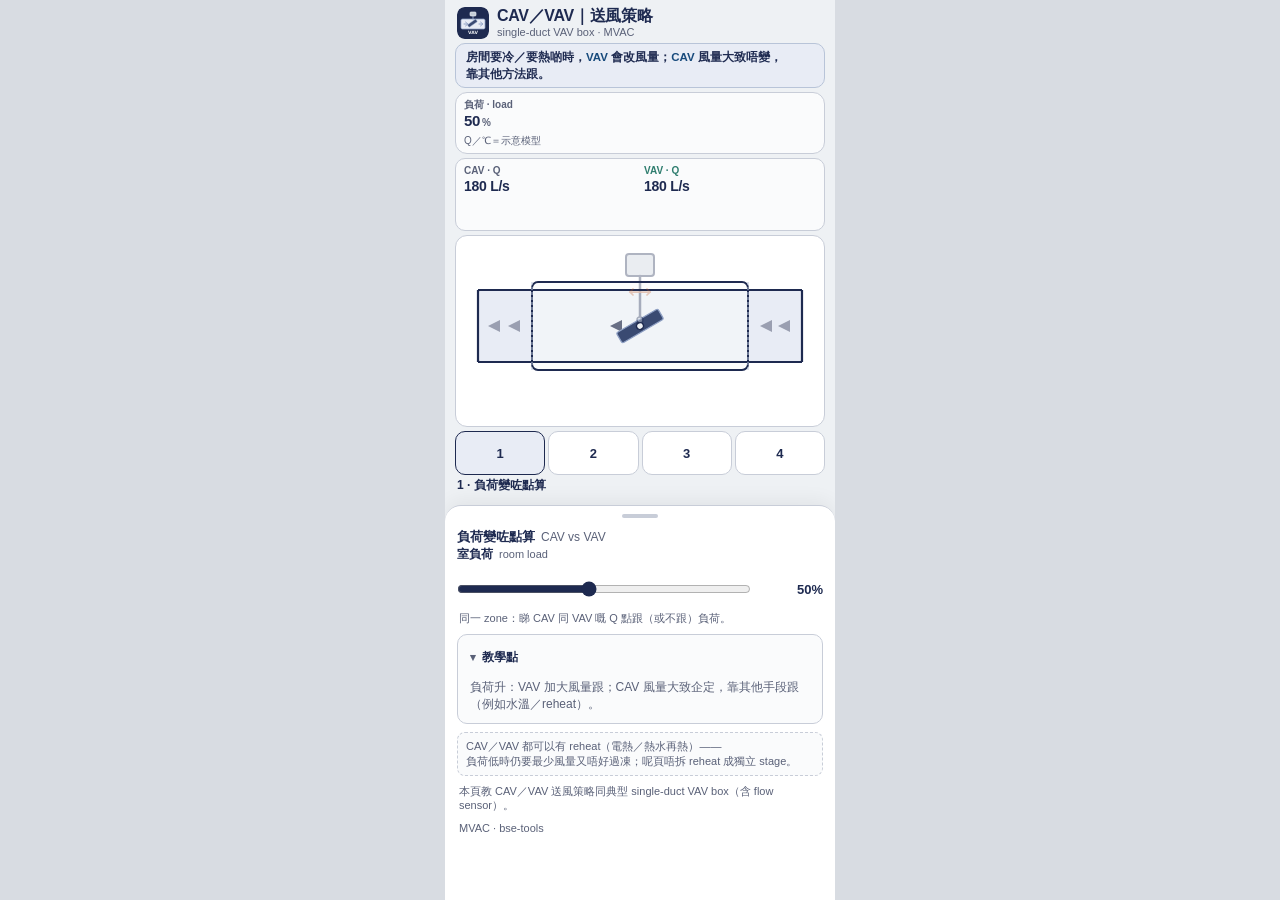
==== commit 823bd261: "chore(cav-vav): drop PREVIEW — CAV／VAV live Co-authored-by: justinksw <justinksw@users.noreply.githu" ====
--- a/tools/cav-vav/index.html
+++ b/tools/cav-vav/index.html
@@ -3,8 +3,7 @@
 <head>
   <meta charset="utf-8" />
   <meta name="viewport" content="width=device-width, initial-scale=1, viewport-fit=cover" />
-  <meta name="robots" content="noindex" />
-  <title>CAV／VAV｜送風策略 · PREVIEW</title>
+  <title>CAV／VAV｜送風策略</title>
   <link rel="icon" href="../../logos/cav-vav.svg" type="image/svg+xml" />
   <style>
     :root {
@@ -77,24 +76,6 @@
       overflow-wrap: anywhere;
       word-break: keep-all;
     }
-    .chip-row {
-      display: flex;
-      flex-direction: column;
-      gap: 3px;
-      flex: 0 0 auto;
-      align-items: flex-end;
-    }
-    .badge {
-      font-size: 10px;
-      font-weight: 700;
-      color: #8a4b12;
-      background: var(--warn-bg);
-      border: 1px solid var(--warn-bd);
-      border-radius: 999px;
-      padding: 3px 7px;
-      white-space: nowrap;
-    }
-
     .hero {
       flex: 0 0 auto;
       margin: 0 10px 4px;
@@ -568,9 +549,6 @@
       <div class="titles">
         <h1>CAV／VAV｜送風策略</h1>
         <div class="sub">single-duct VAV box · MVAC</div>
-      </div>
-      <div class="chip-row">
-        <span class="badge">PREVIEW</span>
       </div>
     </header>
 
